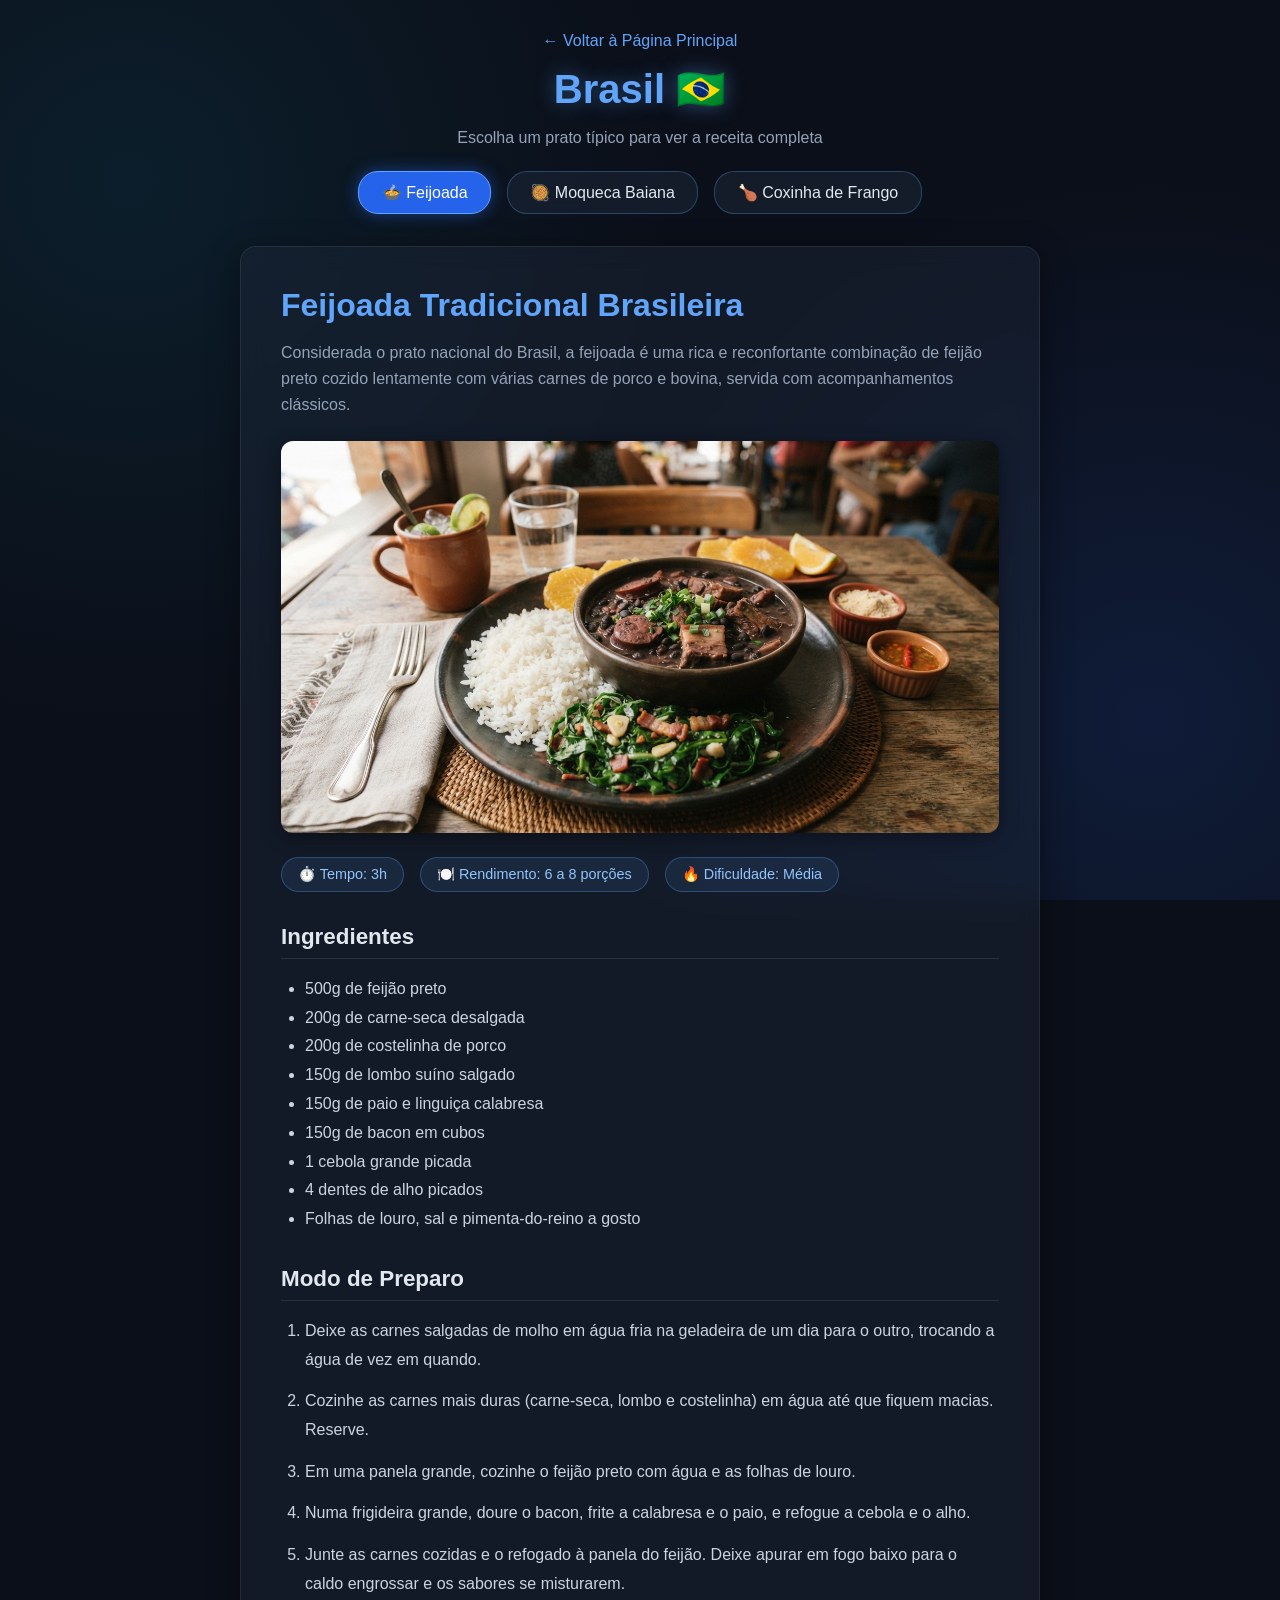
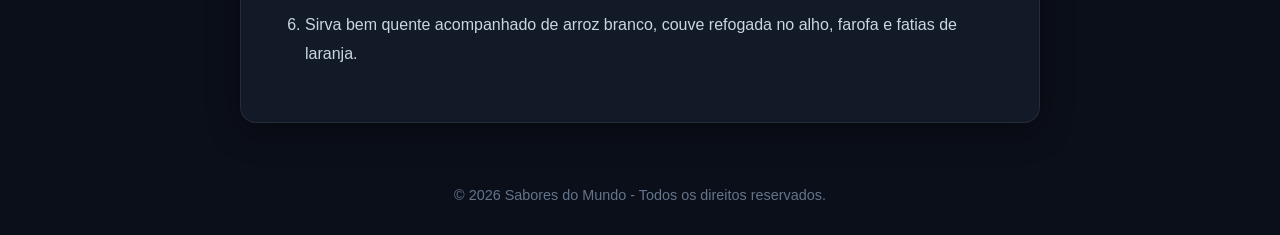
==== brasil.html @ 8361d4c1 "v.1" ====
<!DOCTYPE html>
<html lang="pt-BR">
<head>
    <meta charset="UTF-8">
    <meta name="viewport" content="width=device-width, initial-scale=1.0">
    <title>Culinária Brasileira | Sabores do Mundo</title>
    <link rel="stylesheet" href="css/style.css">
</head>
<body>

    <header>
        <a href="index.html" class="back-link">← Voltar à Página Principal</a>
        <h1>Brasil 🇧🇷</h1>
        <p class="subtitle">Escolha um prato típico para ver a receita completa</p>
        
        <!-- Menu de Seleção de Pratos -->
        <nav class="dish-selector">
            <button class="dish-btn active" onclick="selectDish('feijoada')">🍲 Feijoada</button>
            <button class="dish-btn" onclick="selectDish('moqueca')">🥘 Moqueca Baiana</button>
            <button class="dish-btn" onclick="selectDish('coxinha')">🍗 Coxinha de Frango</button>
        </nav>
    </header>

    <main class="recipe-container">
        <!-- Cartão Principal da Receita com Efeito Glass -->
        <article class="recipe-card glass-panel">
            <h2 id="dishTitle">Feijoada Tradicional Brasileira</h2>
            <p class="recipe-description" id="dishDescription">
                Considerada o prato nacional do Brasil, a feijoada é uma rica e reconfortante combinação de feijão preto cozido lentamente com várias carnes de porco e bovina, servida com acompanhamentos clássicos.
            </p>

            <!-- Imagem do Prato -->
            <div class="recipe-image-container">
                <img id="dishImage" src="images/feijoada.jpeg" alt="Prato Típico Brasileiro">
            </div>

            <div class="recipe-info">
                <div class="info-badge" id="dishTime">⏱️ Tempo: 3h</div>
                <div class="info-badge" id="dishPortions">🍽️ Rendimento: 6 a 8 porções</div>
                <div class="info-badge" id="dishDifficulty">🔥 Dificuldade: Média</div>
            </div>

            <div class="recipe-section">
                <h3>Ingredientes</h3>
                <ul class="ingredients-list" id="dishIngredients">
                    <li>500g de feijão preto</li>
                    <li>200g de carne-seca desalgada</li>
                    <li>200g de costelinha de porco</li>
                    <li>150g de lombo suíno salgado</li>
                    <li>150g de paio e linguiça calabresa</li>
                    <li>150g de bacon em cubos</li>
                    <li>1 cebola grande picada</li>
                    <li>4 dentes de alho picados</li>
                    <li>Folhas de louro, sal e pimenta-do-reino a gosto</li>
                </ul>
            </div>

            <div class="recipe-section">
                <h3>Modo de Preparo</h3>
                <ol class="instructions-list" id="dishInstructions">
                    <li>Deixe as carnes salgadas de molho em água fria na geladeira de um dia para o outro, trocando a água de vez em quando.</li>
                    <li>Cozinhe as carnes mais duras (carne-seca, lombo e costelinha) em água até que fiquem macias. Reserve.</li>
                    <li>Em uma panela grande, cozinhe o feijão preto com água e as folhas de louro.</li>
                    <li>Numa frigideira grande, doure o bacon, frite a calabresa e o paio, e refogue a cebola e o alho.</li>
                    <li>Junte as carnes cozidas e o refogado à panela do feijão. Deixe apurar em fogo baixo para o caldo engrossar e os sabores se misturarem.</li>
                    <li>Sirva bem quente acompanhado de arroz branco, couve refogada no alho, farofa e fatias de laranja.</li>
                </ol>
            </div>
        </article>
    </main>

    <footer>
        <p>&copy; 2026 Sabores do Mundo - Todos os direitos reservados.</p>
    </footer>

    <!-- Script de Troca de Pratos -->
    <script>
        const recipes = {
            feijoada: {
                title: "Feijoada Tradicional Brasileira",
                description: "Considerada o prato nacional do Brasil, a feijoada é uma rica e reconfortante combinação de feijão preto cozido lentamente com várias carnes de porco e bovina, servida com acompanhamentos clássicos.",
                image: "images/feijoada.jpeg",
                time: "⏱️ Tempo: 3h",
                portions: "🍽️ Rendimento: 6 a 8 porções",
                difficulty: "🔥 Dificuldade: Média",
                ingredients: [
                    "500g de feijão preto",
                    "200g de carne-seca desalgada",
                    "200g de costelinha de porco",
                    "150g de lombo suíno salgado",
                    "150g de paio e linguiça calabresa",
                    "150g de bacon em cubos",
                    "1 cebola grande picada",
                    "4 dentes de alho picados",
                    "Folhas de louro, sal e pimenta-do-reino a gosto"
                ],
                instructions: [
                    "Deixe as carnes salgadas de molho em água fria na geladeira de um dia para o outro, trocando a água de vez em quando.",
                    "Cozinhe as carnes mais duras (carne-seca, lombo e costelinha) em água até que fiquem macias. Reserve.",
                    "Em uma panela grande, cozinhe o feijão preto com água e as folhas de louro.",
                    "Numa frigideira grande, doure o bacon, frite a calabresa e o paio, e refogue a cebola e o alho.",
                    "Junte as carnes cozidas e o refogado à panela do feijão. Deixe apurar em fogo baixo para o caldo engrossar e os sabores se misturarem.",
                    "Sirva bem quente acompanhado de arroz branco, couve refogada no alho, farofa e fatias de laranja."
                ]
            },
            moqueca: {
                title: "Moqueca Baiana",
                description: "Um cozido aromático de peixe fresco com pimentões, tomate, leite de coco e o inconfundível azeite de dendê, repleto de sabores da Bahia.",
                image: "images/moqueca.jpeg",
                time: "⏱️ Tempo: 50min",
                portions: "🍽️ Rendimento: 4 porções",
                difficulty: "🔥 Dificuldade: Fácil",
                ingredients: [
                    "800g de postas de peixe (robalo, badejo ou garoupa)",
                    "Suco de 1 limão",
                    "1 pimentão vermelho, 1 amarelo e 1 verde fatiados",
                    "2 tomates grandes fatiados",
                    "1 cebola grande fatiada em rodelas",
                    "200ml de leite de coco",
                    "3 colheres de sopa de azeite de dendê",
                    "Coentro e cheiro-verde frescos picados",
                    "Sal e pimenta a gosto"
                ],
                instructions: [
                    "Tempere o peixe com o suco de limão, sal e pimenta-do-reino. Reserve por 20 minutos.",
                    "Em uma panela de barro (ou panela funda), faça camadas intercaladas de cebola, pimentões, tomate e as postas de peixe.",
                    "Regue tudo com o leite de coco e o azeite de dendê.",
                    "Tampe a panela e leve ao fogo médio por cerca de 20 a 25 minutos sem mexer, para o peixe não desmanchar.",
                    "Finalize com bastante coentro e cheiro-verde picados antes de servir com arroz branco e pirão."
                ]
            },
            coxinha: {
                title: "Coxinha de Frango com Catupiry",
                description: "O salgado mais amado do Brasil: uma massa leve e saborosa recheada com frango desfiado bem temperado e queijo cremoso, frita até ficar bem crocante.",
                image: "images/coxinha.jpeg",
                time: "⏱️ Tempo: 1h 30min",
                portions: "🍽️ Rendimento: 15 a 20 unidades",
                difficulty: "🔥 Dificuldade: Média",
                ingredients: [
                    "500g de peito de frango cozido e desfiado",
                    "1/2 litro de caldo do cozimento do frango",
                    "2 xícaras de farinha de trigo",
                    "2 colheres de sopa de manteiga",
                    "1 requeijão cremoso (tipo Catupiry)",
                    "1 cebola e 2 dentes de alho picados para o refogado",
                    "Ovos e farinha de rosca para empanar",
                    "Óleo para fritar"
                ],
                instructions: [
                    "Refogue o alho e a cebola, adicione o frango desfiado, tempere a gosto e deixe esfriar.",
                    "Em uma panela, ferva o caldo do frango com a manteiga. Adicione a farinha de trigo de uma vez e mexa vigorosamente até soltar do fundo da panela.",
                    "Deixe a massa mornar e sove-a até ficar lisa.",
                    "Abra pequenas porções de massa na mão, coloque uma colher de requeijão e o frango temperado.",
                    "Feche a massa moldando no formato clássico de gota/coxinha.",
                    "Passe as coxinhas nos ovos batidos, depois na farinha de rosca e frite em óleo quente até dourarem."
                ]
            }
        };

        function selectDish(dishKey) {
            const data = recipes[dishKey];
            if (!data) return;

            // Atualiza os botões ativos
            document.querySelectorAll('.dish-btn').forEach(btn => btn.classList.remove('active'));
            event.target.classList.add('active');

            // Atualiza o conteúdo da página
            document.getElementById('dishTitle').innerText = data.title;
            document.getElementById('dishDescription').innerText = data.description;
            document.getElementById('dishImage').src = data.image;
            document.getElementById('dishTime').innerText = data.time;
            document.getElementById('dishPortions').innerText = data.portions;
            document.getElementById('dishDifficulty').innerText = data.difficulty;

            // Atualiza Lista de Ingredientes
            const ingList = document.getElementById('dishIngredients');
            ingList.innerHTML = data.ingredients.map(item => `<li>${item}</li>`).join('');

            // Atualiza Lista de Modo de Preparo
            const instList = document.getElementById('dishInstructions');
            instList.innerHTML = data.instructions.map(step => `<li>${step}</li>`).join('');
        }
    </script>

</body>
</html>
---- css/style.css ----
/* Configuração Geral e Fundo Preto/Azulado */
* {
    margin: 0;
    padding: 0;
    box-sizing: border-box;
    font-family: 'Segoe UI', Tahoma, Geneva, Verdana, sans-serif;
}

body {
    background-color: #0b0f19;
    color: #f1f5f9;
    min-height: 100vh;
    padding: 2rem 1rem;
    background-image: 
        radial-gradient(circle at 10% 20%, rgba(14, 116, 144, 0.15) 0%, transparent 40%),
        radial-gradient(circle at 90% 80%, rgba(37, 99, 235, 0.15) 0%, transparent 40%);
    background-attachment: fixed;
}

/* Cabeçalho e Títulos */
header {
    text-align: center;
    margin-bottom: 2rem;
}

header h1 {
    font-size: 2.5rem;
    color: #60a5fa;
    text-shadow: 0 0 20px rgba(96, 165, 250, 0.4);
    margin-bottom: 1rem;
}

.country-hero {
    text-align: center;
    margin-bottom: 2rem;
}

.country-hero h2 {
    font-size: 1.8rem;
    color: #e2e8f0;
    margin-bottom: 0.5rem;
}

.country-hero p {
    color: #94a3b8;
}

/* Barra de Busca Estilo Glass */
.search-container {
    margin-top: 1rem;
    display: flex;
    justify-content: center;
}

.search-container input {
    width: 100%;
    max-width: 450px;
    padding: 0.8rem 1.2rem;
    border: 1px solid rgba(96, 165, 250, 0.3);
    border-radius: 25px;
    font-size: 1rem;
    outline: none;
    color: #ffffff;
    background: rgba(15, 23, 42, 0.6);
    backdrop-filter: blur(10px);
    -webkit-backdrop-filter: blur(10px);
    box-shadow: 0 4px 15px rgba(0, 0, 0, 0.3);
    transition: all 0.3s ease;
}

.search-container input::placeholder {
    color: #94a3b8;
}

.search-container input:focus {
    border-color: #60a5fa;
    box-shadow: 0 0 15px rgba(96, 165, 250, 0.4);
}

/* Grid de Países */
.countries-grid {
    display: grid;
    grid-template-columns: repeat(auto-fit, minmax(220px, 1fr));
    gap: 1.5rem;
    max-width: 1100px;
    margin: 0 auto;
}

/* Cartões com Efeito Glassmorphism */
.country-card {
    background: rgba(30, 41, 59, 0.45);
    backdrop-filter: blur(12px);
    -webkit-backdrop-filter: blur(12px);
    border: 1px solid rgba(255, 255, 255, 0.08);
    border-radius: 16px;
    padding: 2rem 1.5rem;
    text-align: center;
    text-decoration: none;
    color: #f1f5f9;
    box-shadow: 0 8px 32px 0 rgba(0, 0, 0, 0.37);
    transition: all 0.3s cubic-bezier(0.4, 0, 0.2, 1);
    display: flex;
    flex-direction: column;
    align-items: center;
}

.country-card:hover {
    transform: translateY(-6px);
    background: rgba(30, 41, 59, 0.7);
    border-color: rgba(96, 165, 250, 0.5);
    box-shadow: 0 12px 40px 0 rgba(37, 99, 235, 0.25);
}

.country-flag {
    font-size: 3.5rem;
    margin-bottom: 0.5rem;
    filter: drop-shadow(0 4px 8px rgba(0,0,0,0.3));
}

.country-card h3 {
    color: #60a5fa;
    font-size: 1.3rem;
    margin-bottom: 0.4rem;
}

.country-card p {
    color: #94a3b8;
    font-size: 0.9rem;
}

/* Rodapé */
footer {
    text-align: center;
    margin-top: 4rem;
    color: #64748b;
    font-size: 0.9rem;
}
/* Estilos específicos para a página de receitas */
.back-link {
    display: inline-block;
    color: #60a5fa;
    text-decoration: none;
    margin-bottom: 1rem;
    font-weight: 500;
    transition: color 0.2s;
}

.back-link:hover {
    color: #93c5fd;
}

.recipe-container {
    max-width: 800px;
    margin: 0 auto;
}

.recipe-card {
    background: rgba(30, 41, 59, 0.45);
    backdrop-filter: blur(12px);
    -webkit-backdrop-filter: blur(12px);
    border: 1px solid rgba(255, 255, 255, 0.08);
    border-radius: 16px;
    padding: 2.5rem;
    box-shadow: 0 8px 32px 0 rgba(0, 0, 0, 0.37);
}

.recipe-card h2 {
    color: #60a5fa;
    font-size: 2rem;
    margin-bottom: 1rem;
}

.recipe-description {
    color: #94a3b8;
    line-height: 1.6;
    margin-bottom: 1.5rem;
}

.recipe-image-container {
    margin: 1.5rem 0;
    border-radius: 12px;
    overflow: hidden;
    box-shadow: 0 4px 20px rgba(0,0,0,0.4);
}

.recipe-image-container img {
    width: 100%;
    height: auto;
    display: block;
}

.recipe-info {
    display: flex;
    gap: 1rem;
    margin-bottom: 2rem;
    flex-wrap: wrap;
}

.info-badge {
    background: rgba(96, 165, 250, 0.1);
    border: 1px solid rgba(96, 165, 250, 0.3);
    color: #93c5fd;
    padding: 0.5rem 1rem;
    border-radius: 20px;
    font-size: 0.9rem;
}

.recipe-section {
    margin-top: 2rem;
}

.recipe-section h3 {
    color: #e2e8f0;
    font-size: 1.4rem;
    margin-bottom: 1rem;
    border-bottom: 1px solid rgba(255, 255, 255, 0.1);
    padding-bottom: 0.5rem;
}

.ingredients-list, .instructions-list {
    color: #cbd5e1;
    padding-left: 1.5rem;
    line-height: 1.8;
}

.instructions-list li {
    margin-bottom: 0.8rem;
}
/* Seletor de Pratos na Página do País */
.subtitle {
    color: #94a3b8;
    margin-top: 0.5rem;
    font-size: 1rem;
}

.dish-selector {
    display: flex;
    justify-content: center;
    gap: 1rem;
    margin-top: 1.5rem;
    flex-wrap: wrap;
}

.dish-btn {
    background: rgba(30, 41, 59, 0.5);
    backdrop-filter: blur(10px);
    -webkit-backdrop-filter: blur(10px);
    border: 1px solid rgba(96, 165, 250, 0.3);
    color: #e2e8f0;
    padding: 0.7rem 1.4rem;
    border-radius: 20px;
    font-size: 1rem;
    font-weight: 500;
    cursor: pointer;
    transition: all 0.3s ease;
}

.dish-btn:hover {
    background: rgba(37, 99, 235, 0.3);
    border-color: #60a5fa;
    color: #ffffff;
    box-shadow: 0 0 12px rgba(96, 165, 250, 0.3);
}

.dish-btn.active {
    background: #2563eb;
    border-color: #60a5fa;
    color: #ffffff;
    box-shadow: 0 0 16px rgba(37, 99, 235, 0.5);
}
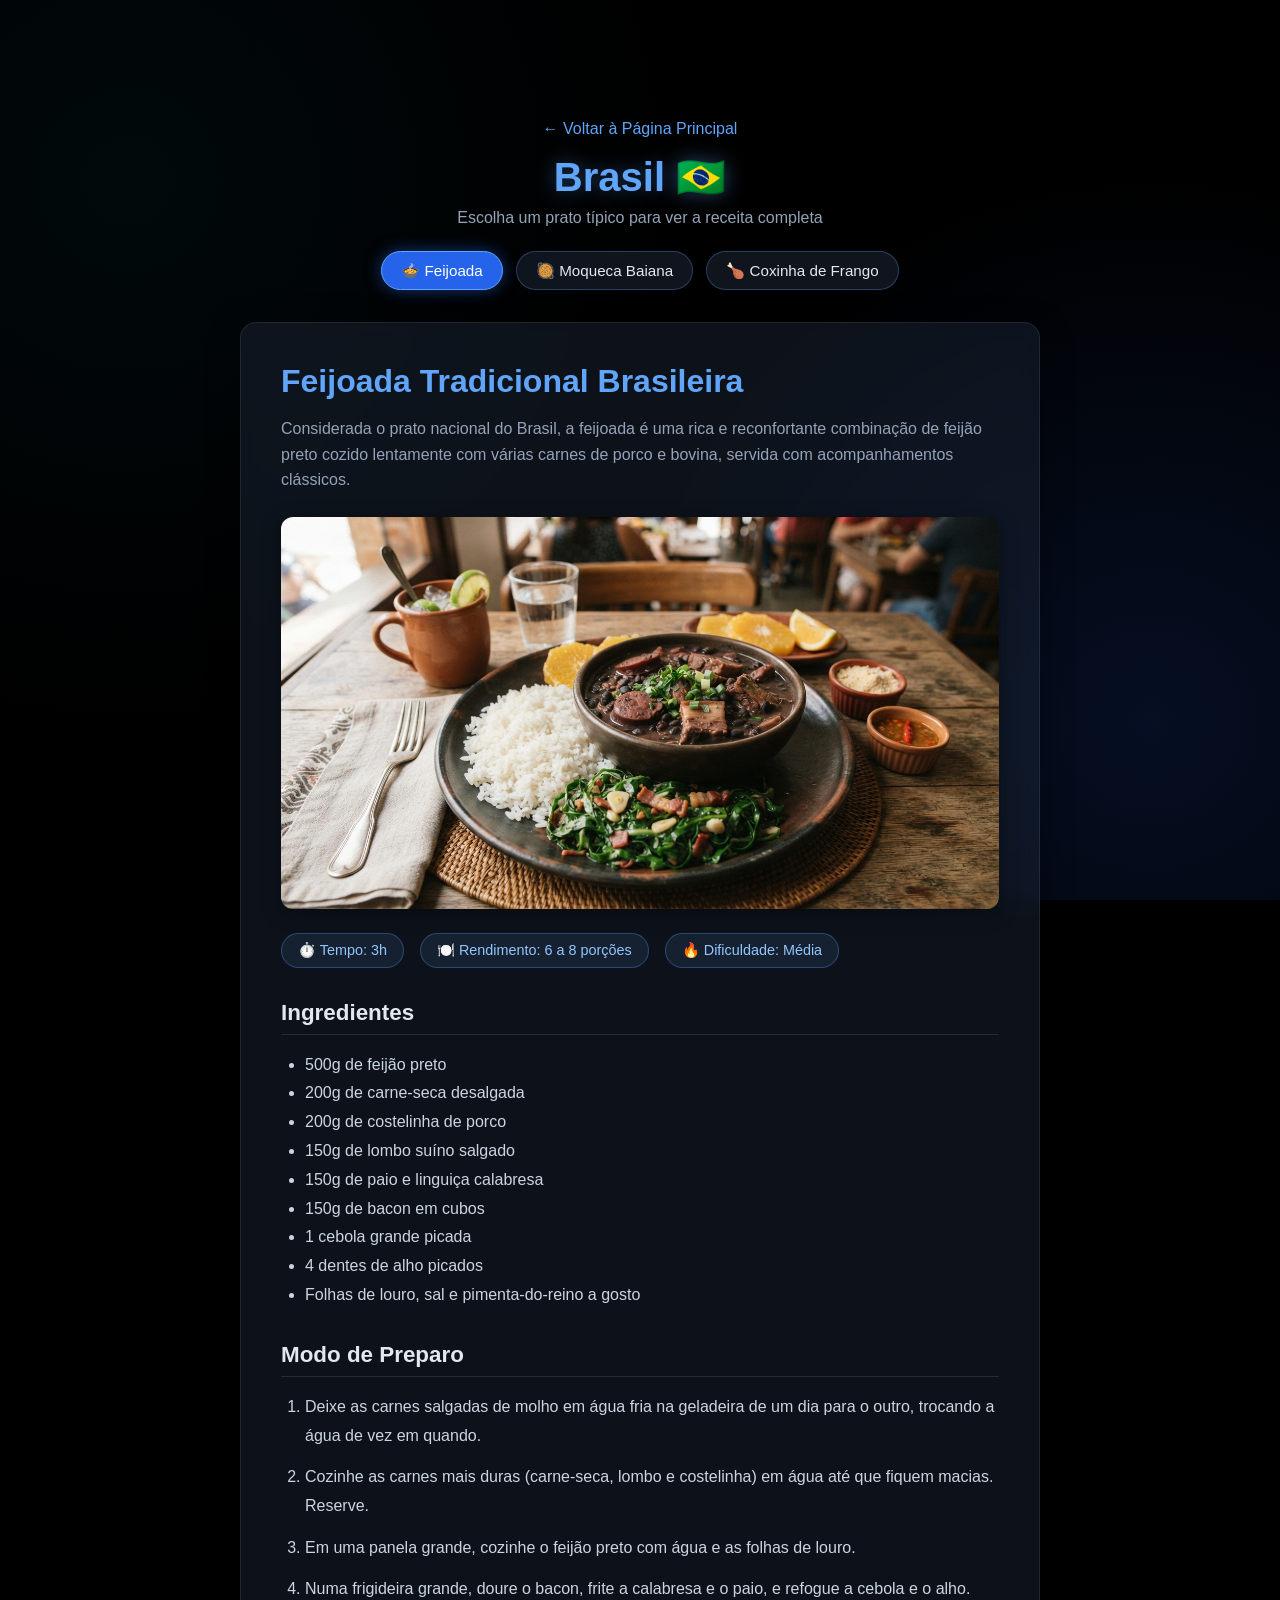
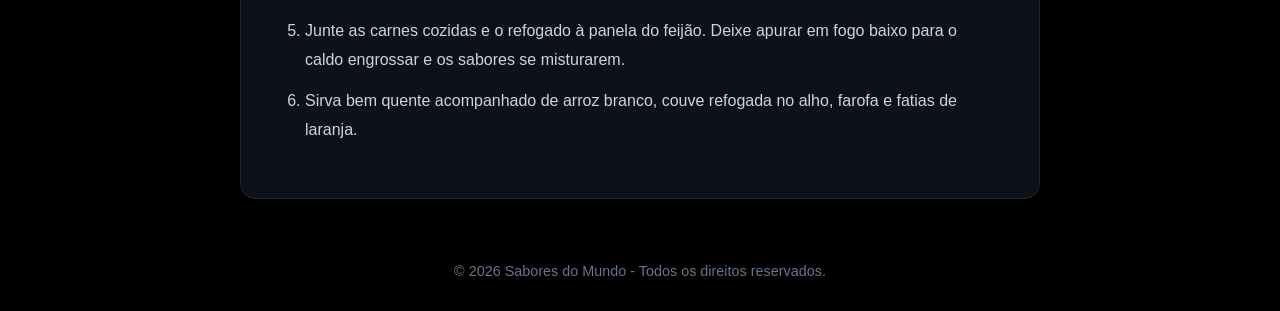
==== commit 2d214604: "v.2" ====
--- a/brasil.html
+++ b/brasil.html
@@ -9,6 +9,9 @@
 <body>
 
     <header>
+        <h1>
+            <video src="marcelo.mp4" autoplay muted loop playsinline style="max-height: 80px; vertical-align: middle;"></video>
+        </h1>
         <a href="index.html" class="back-link">← Voltar à Página Principal</a>
         <h1>Brasil 🇧🇷</h1>
         <p class="subtitle">Escolha um prato típico para ver a receita completa</p>
--- a/css/style.css
+++ b/css/style.css
@@ -7,16 +7,17 @@
 }
 
 body {
-    background-color: #0b0f19;
+    background-color: #000000;
     color: #f1f5f9;
     min-height: 100vh;
     padding: 2rem 1rem;
     background-image: 
-        radial-gradient(circle at 10% 20%, rgba(14, 116, 144, 0.15) 0%, transparent 40%),
+        radial-gradient(circle at 10% 20%, rgba(7, 60, 75, 0.15) 0%, transparent 40%),
         radial-gradient(circle at 90% 80%, rgba(37, 99, 235, 0.15) 0%, transparent 40%);
     background-attachment: fixed;
 }
 
+
 /* Cabeçalho e Títulos */
 header {
     text-align: center;
@@ -27,7 +28,13 @@
     font-size: 2.5rem;
     color: #60a5fa;
     text-shadow: 0 0 20px rgba(96, 165, 250, 0.4);
-    margin-bottom: 1rem;
+    margin-bottom: 0.5rem;
+}
+
+.subtitle {
+    color: #94a3b8;
+    margin-top: 0.5rem;
+    font-size: 1rem;
 }
 
 .country-hero {
@@ -77,13 +84,14 @@
     box-shadow: 0 0 15px rgba(96, 165, 250, 0.4);
 }
 
-/* Grid de Países */
+/* Grid de Países - Força 3 colunas (mesmo no telemóvel) */
 .countries-grid {
     display: grid;
-    grid-template-columns: repeat(auto-fit, minmax(220px, 1fr));
-    gap: 1.5rem;
+    grid-template-columns: repeat(3, 1fr);
+    gap: 0.8rem;
     max-width: 1100px;
     margin: 0 auto;
+    padding: 0 0.2rem;
 }
 
 /* Cartões com Efeito Glassmorphism */
@@ -92,8 +100,8 @@
     backdrop-filter: blur(12px);
     -webkit-backdrop-filter: blur(12px);
     border: 1px solid rgba(255, 255, 255, 0.08);
-    border-radius: 16px;
-    padding: 2rem 1.5rem;
+    border-radius: 14px;
+    padding: 1.2rem 0.5rem;
     text-align: center;
     text-decoration: none;
     color: #f1f5f9;
@@ -105,37 +113,68 @@
 }
 
 .country-card:hover {
-    transform: translateY(-6px);
+    transform: translateY(-4px);
     background: rgba(30, 41, 59, 0.7);
     border-color: rgba(96, 165, 250, 0.5);
     box-shadow: 0 12px 40px 0 rgba(37, 99, 235, 0.25);
 }
 
 .country-flag {
-    font-size: 3.5rem;
-    margin-bottom: 0.5rem;
+    font-size: 2.5rem;
+    margin-bottom: 0.3rem;
     filter: drop-shadow(0 4px 8px rgba(0,0,0,0.3));
 }
 
 .country-card h3 {
     color: #60a5fa;
-    font-size: 1.3rem;
-    margin-bottom: 0.4rem;
+    font-size: 1.05rem;
+    margin-bottom: 0.2rem;
 }
 
 .country-card p {
     color: #94a3b8;
-    font-size: 0.9rem;
-}
-
-/* Rodapé */
-footer {
-    text-align: center;
-    margin-top: 4rem;
-    color: #64748b;
-    font-size: 0.9rem;
-}
-/* Estilos específicos para a página de receitas */
+    font-size: 0.7rem;
+    line-height: 1.2;
+}
+
+/* Seletor de Pratos nas Páginas Internas */
+.dish-selector {
+    display: flex;
+    justify-content: center;
+    gap: 0.8rem;
+    margin-top: 1.5rem;
+    flex-wrap: wrap;
+}
+
+.dish-btn {
+    background: rgba(30, 41, 59, 0.5);
+    backdrop-filter: blur(10px);
+    -webkit-backdrop-filter: blur(10px);
+    border: 1px solid rgba(96, 165, 250, 0.3);
+    color: #e2e8f0;
+    padding: 0.6rem 1.2rem;
+    border-radius: 20px;
+    font-size: 0.95rem;
+    font-weight: 500;
+    cursor: pointer;
+    transition: all 0.3s ease;
+}
+
+.dish-btn:hover {
+    background: rgba(37, 99, 235, 0.3);
+    border-color: #60a5fa;
+    color: #ffffff;
+    box-shadow: 0 0 12px rgba(96, 165, 250, 0.3);
+}
+
+.dish-btn.active {
+    background: #2563eb;
+    border-color: #60a5fa;
+    color: #ffffff;
+    box-shadow: 0 0 16px rgba(37, 99, 235, 0.5);
+}
+
+/* Estilos para as Páginas de Receitas Internas */
 .back-link {
     display: inline-block;
     color: #60a5fa;
@@ -226,45 +265,11 @@
 .instructions-list li {
     margin-bottom: 0.8rem;
 }
-/* Seletor de Pratos na Página do País */
-.subtitle {
-    color: #94a3b8;
-    margin-top: 0.5rem;
-    font-size: 1rem;
-}
-
-.dish-selector {
-    display: flex;
-    justify-content: center;
-    gap: 1rem;
-    margin-top: 1.5rem;
-    flex-wrap: wrap;
-}
-
-.dish-btn {
-    background: rgba(30, 41, 59, 0.5);
-    backdrop-filter: blur(10px);
-    -webkit-backdrop-filter: blur(10px);
-    border: 1px solid rgba(96, 165, 250, 0.3);
-    color: #e2e8f0;
-    padding: 0.7rem 1.4rem;
-    border-radius: 20px;
-    font-size: 1rem;
-    font-weight: 500;
-    cursor: pointer;
-    transition: all 0.3s ease;
-}
-
-.dish-btn:hover {
-    background: rgba(37, 99, 235, 0.3);
-    border-color: #60a5fa;
-    color: #ffffff;
-    box-shadow: 0 0 12px rgba(96, 165, 250, 0.3);
-}
-
-.dish-btn.active {
-    background: #2563eb;
-    border-color: #60a5fa;
-    color: #ffffff;
-    box-shadow: 0 0 16px rgba(37, 99, 235, 0.5);
+
+/* Rodapé */
+footer {
+    text-align: center;
+    margin-top: 4rem;
+    color: #64748b;
+    font-size: 0.9rem;
 }
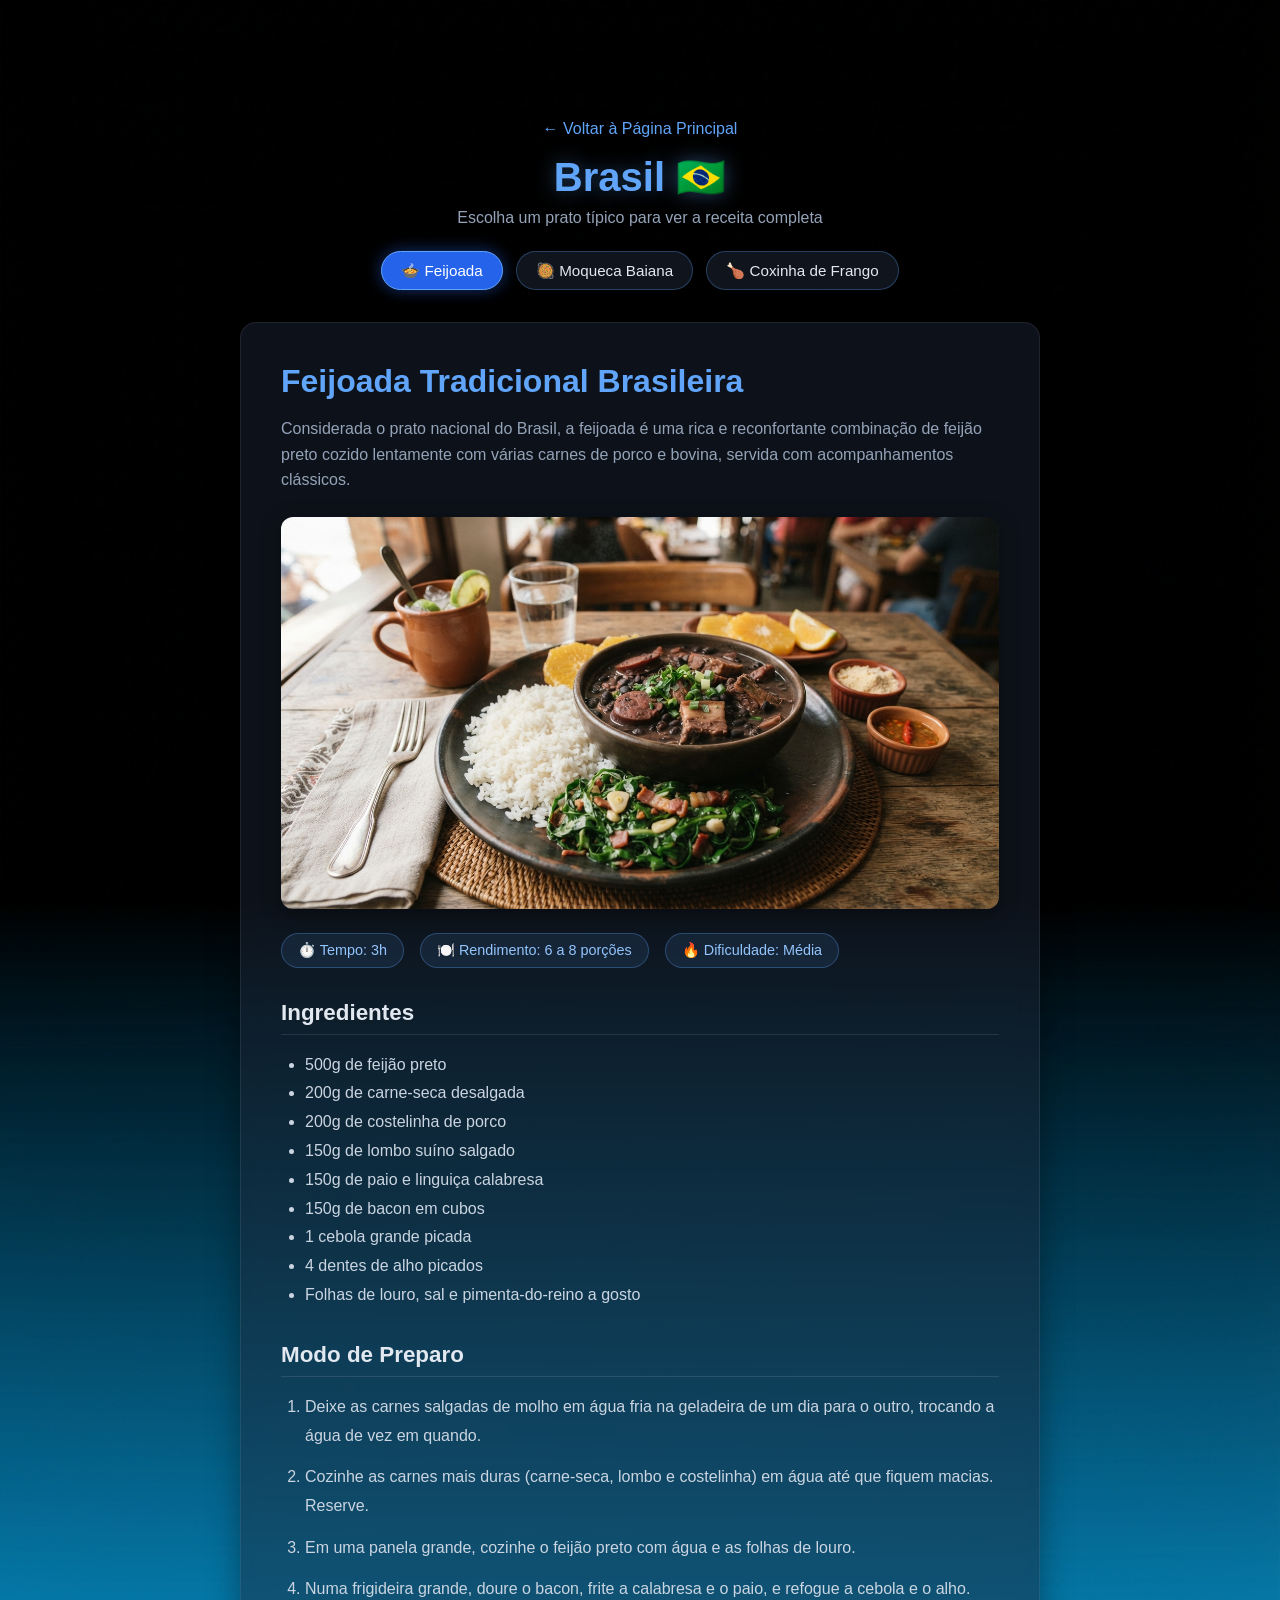
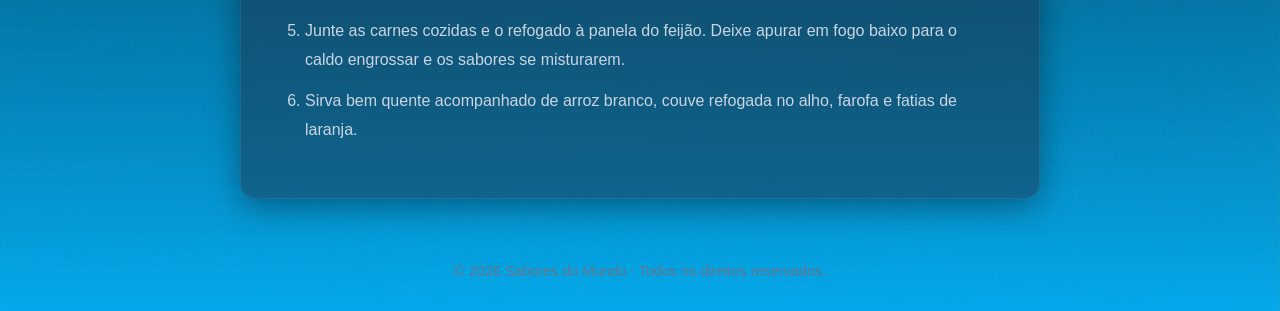
==== commit 9e1bd291: "v2.0" ====
--- a/brasil.html
+++ b/brasil.html
@@ -5,6 +5,28 @@
     <meta name="viewport" content="width=device-width, initial-scale=1.0">
     <title>Culinária Brasileira | Sabores do Mundo</title>
     <link rel="stylesheet" href="css/style.css">
+    <style>
+    @keyframes backgroundPan {
+        0% {
+            background-position: center 0%;
+        }
+        50% {
+            background-position: center 60%; /* Sobe até 60% e para por aí */
+        }
+        100% {
+            background-position: center 0%;
+        }
+    }
+
+    body {
+        background-image: url('fundo.jpeg');
+        background-size: cover;
+        background-repeat: no-repeat;
+        background-attachment: fixed;
+        animation: backgroundPan 15s ease-in-out infinite;
+        color: #ffffff;
+    }
+</style>
 </head>
 <body>
 
